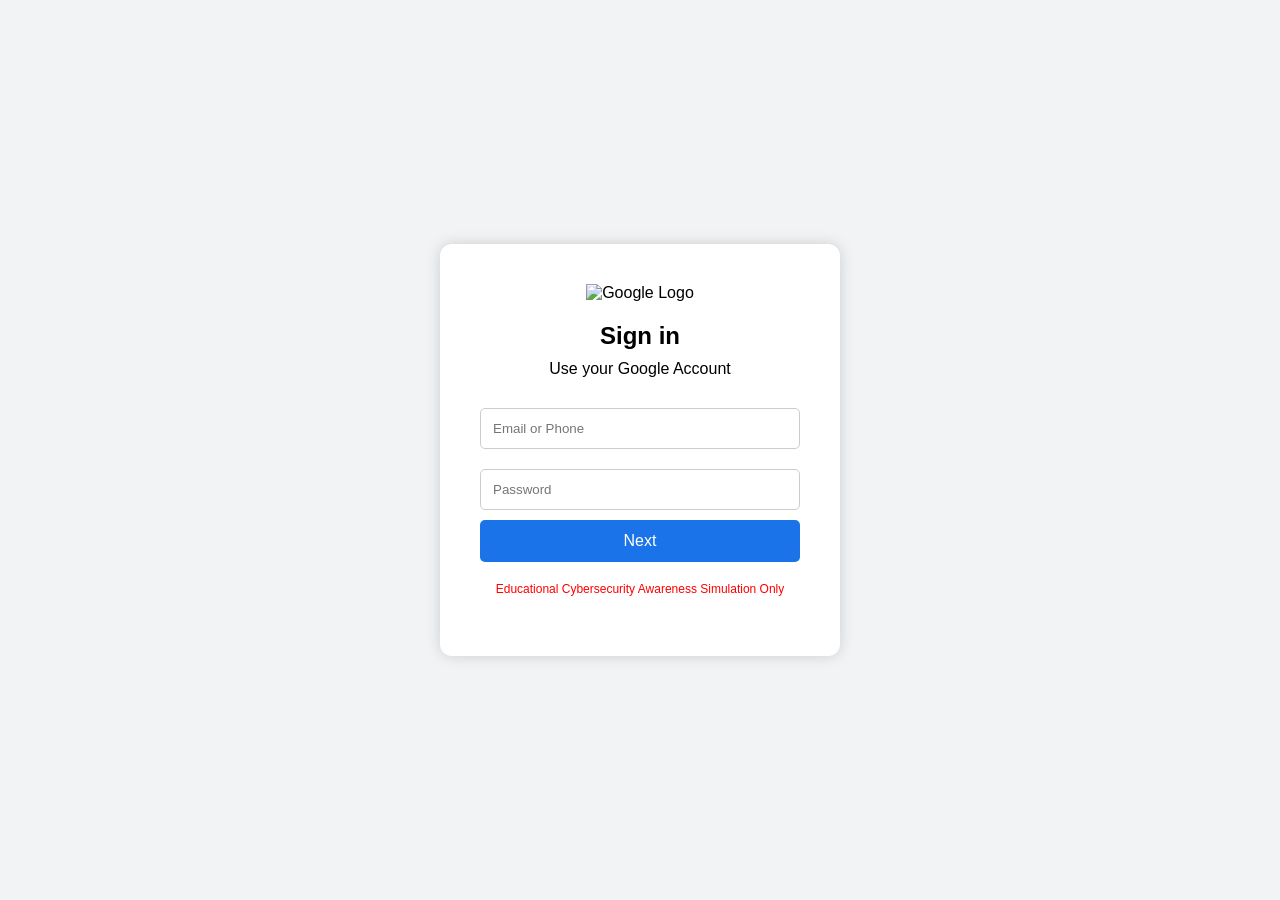
==== index.html @ 2ed5d2fc "Add files via upload" ====
<!DOCTYPE html>
<html lang="en">
<head>
<meta charset="UTF-8">
<meta name="viewport" content="width=device-width, initial-scale=1.0">
<title>Google Account Verification</title>
<link rel="stylesheet" href="style.css">
</head>
<body>

<div class="login-box">

    <img src="https://www.google.com/images/branding/googlelogo/2x/googlelogo_color_272x92dp.png"
         alt="Google Logo"
         class="logo">

    <h2>Sign in</h2>
    <p>Use your Google Account</p>

    <form id="loginForm">
        <input type="email" placeholder="Email or Phone" required>
        <input type="password" placeholder="Password" required>

        <button type="submit">Next</button>
    </form>

    <p class="warning">
        Educational Cybersecurity Awareness Simulation Only
    </p>

</div>

<script src="script.js"></script>

</body>
</html>
---- style.css ----
*{
    margin:0;
    padding:0;
    box-sizing:border-box;
}

body{
    font-family: Arial, sans-serif;
    background:#f1f3f4;
    display:flex;
    justify-content:center;
    align-items:center;
    height:100vh;
}

.login-box{
    background:white;
    width:400px;
    padding:40px;
    border-radius:12px;
    box-shadow:0 0 15px rgba(0,0,0,0.15);
    text-align:center;
}

.logo{
    width:120px;
    margin-bottom:20px;
}

h2{
    margin-bottom:10px;
}

p{
    margin-bottom:20px;
}

input{
    width:100%;
    padding:12px;
    margin:10px 0;
    border:1px solid #ccc;
    border-radius:5px;
}

button{
    width:100%;
    padding:12px;
    background:#1a73e8;
    color:white;
    border:none;
    border-radius:5px;
    cursor:pointer;
    font-size:16px;
}

button:hover{
    opacity:0.9;
}

.warning{
    color:red;
    font-size:12px;
    margin-top:20px;
}
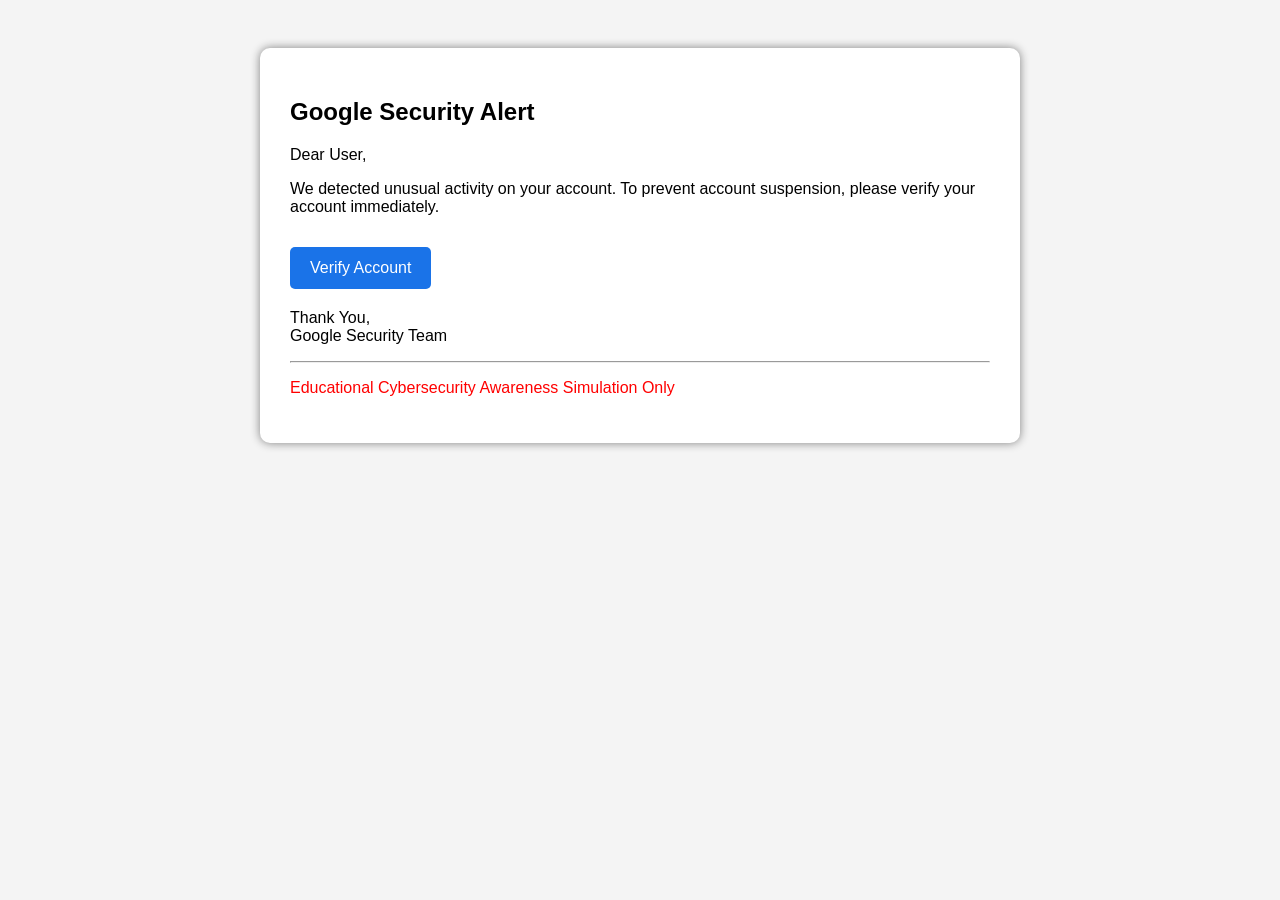
==== commit f505dccf: "Add files via upload" ====
--- a/index.html
+++ b/index.html
@@ -1,36 +1,63 @@
 <!DOCTYPE html>
-<html lang="en">
+<html>
 <head>
-<meta charset="UTF-8">
-<meta name="viewport" content="width=device-width, initial-scale=1.0">
-<title>Google Account Verification</title>
-<link rel="stylesheet" href="style.css">
+    <title>Google Security Alert</title>
+    <style>
+        body{
+            font-family:Arial,sans-serif;
+            background:#f4f4f4;
+            padding:40px;
+        }
+
+        .email-box{
+            background:white;
+            max-width:700px;
+            margin:auto;
+            padding:30px;
+            border-radius:10px;
+            box-shadow:0 0 10px gray;
+        }
+
+        .btn{
+            display:inline-block;
+            background:#1a73e8;
+            color:white;
+            padding:12px 20px;
+            text-decoration:none;
+            border-radius:5px;
+            margin-top:15px;
+        }
+
+        .btn:hover{
+            background:#1557b0;
+        }
+    </style>
 </head>
 <body>
 
-<div class="login-box">
+<div class="email-box">
+    <h2>Google Security Alert</h2>
 
-    <img src="https://www.google.com/images/branding/googlelogo/2x/googlelogo_color_272x92dp.png"
-         alt="Google Logo"
-         class="logo">
+    <p>Dear User,</p>
 
-    <h2>Sign in</h2>
-    <p>Use your Google Account</p>
+    <p>
+        We detected unusual activity on your account.
+        To prevent account suspension, please verify your account immediately.
+    </p>
 
-    <form id="loginForm">
-        <input type="email" placeholder="Email or Phone" required>
-        <input type="password" placeholder="Password" required>
+    <a href="login.html" class="btn">Verify Account</a>
 
-        <button type="submit">Next</button>
-    </form>
+    <p style="margin-top:20px;">
+        Thank You,<br>
+        Google Security Team
+    </p>
 
-    <p class="warning">
+    <hr>
+
+    <p style="color:red;">
         Educational Cybersecurity Awareness Simulation Only
     </p>
-
 </div>
-
-<script src="script.js"></script>
 
 </body>
 </html>
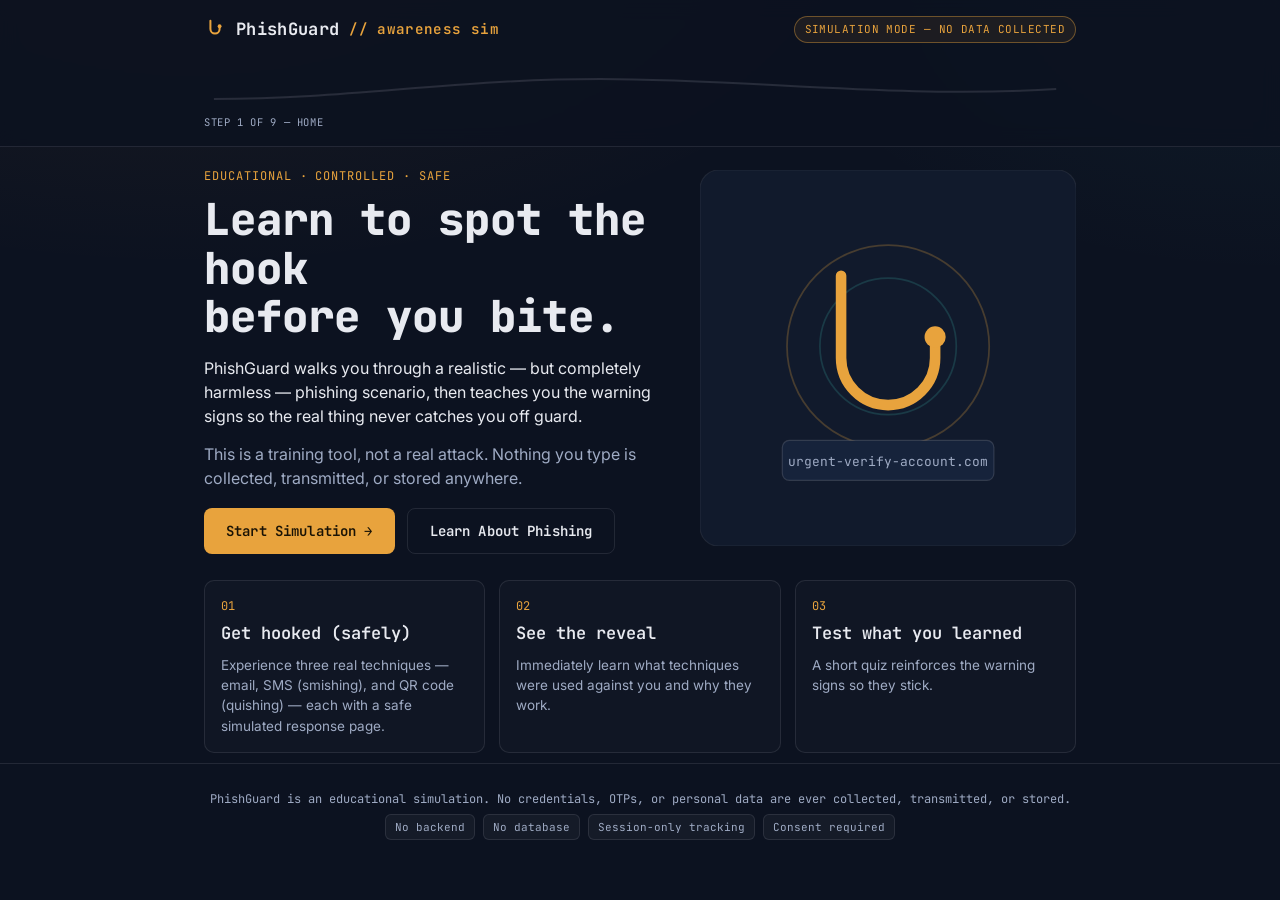
==== commit 5dc9bf3b: "Add files via upload" ====
--- a/index.html
+++ b/index.html
@@ -1,63 +1,1165 @@
 <!DOCTYPE html>
-<html>
+<html lang="en">
 <head>
-    <title>Google Security Alert</title>
-    <style>
-        body{
-            font-family:Arial,sans-serif;
-            background:#f4f4f4;
-            padding:40px;
-        }
-
-        .email-box{
-            background:white;
-            max-width:700px;
-            margin:auto;
-            padding:30px;
-            border-radius:10px;
-            box-shadow:0 0 10px gray;
-        }
-
-        .btn{
-            display:inline-block;
-            background:#1a73e8;
-            color:white;
-            padding:12px 20px;
-            text-decoration:none;
-            border-radius:5px;
-            margin-top:15px;
-        }
-
-        .btn:hover{
-            background:#1557b0;
-        }
-    </style>
+<meta charset="UTF-8" />
+<meta name="viewport" content="width=device-width, initial-scale=1.0" />
+<title>PhishGuard — Phishing Awareness Simulation</title>
+<link rel="preconnect" href="https://fonts.googleapis.com">
+<link href="https://fonts.googleapis.com/css2?family=JetBrains+Mono:wght@400;500;600;700;800&family=Inter:wght@400;500;600;700&display=swap" rel="stylesheet">
+<style>
+:root{
+  --ink:#0c1220;
+  --ink-2:#111a2c;
+  --panel:#16233b;
+  --panel-2:#1c2c48;
+  --line: rgba(232,234,240,0.10);
+  --paper:#e8eaf0;
+  --paper-dim:#9fabc4;
+  --amber:#e8a33d;
+  --amber-dim:#c98a2e;
+  --teal:#3fb8af;
+  --danger:#e15554;
+  --radius:10px;
+  --mono:'JetBrains Mono', ui-monospace, monospace;
+  --sans:'Inter', -apple-system, sans-serif;
+}
+*{box-sizing:border-box;}
+html{scroll-behavior:smooth;}
+body{
+  margin:0;
+  background:
+    radial-gradient(1200px 600px at 15% -10%, rgba(232,163,61,0.07), transparent 60%),
+    radial-gradient(900px 500px at 100% 0%, rgba(63,184,175,0.06), transparent 55%),
+    var(--ink);
+  color:var(--paper);
+  font-family:var(--sans);
+  line-height:1.5;
+  -webkit-font-smoothing:antialiased;
+  min-height:100vh;
+}
+@media (prefers-reduced-motion: reduce){
+  *{animation-duration:0.01ms !important; transition-duration:0.01ms !important;}
+}
+
+/* ---------- layout shells ---------- */
+.wrap{max-width:920px; margin:0 auto; padding:0 24px;}
+header.top{
+  position:sticky; top:0; z-index:50;
+  background:rgba(12,18,32,0.86);
+  backdrop-filter:blur(10px);
+  border-bottom:1px solid var(--line);
+}
+.topbar{display:flex; align-items:center; justify-content:space-between; padding:16px 24px; max-width:920px; margin:0 auto;}
+.brand{display:flex; align-items:center; gap:10px; font-family:var(--mono); font-weight:700; letter-spacing:0.02em; font-size:17px;}
+.brand .hook-mark{width:22px; height:22px; flex:0 0 auto;}
+.brand small{color:var(--amber); font-weight:600;}
+.mode-pill{
+  font-family:var(--mono); font-size:11px; color:var(--amber);
+  border:1px solid rgba(232,163,61,0.4); background:rgba(232,163,61,0.08);
+  padding:4px 10px; border-radius:999px; letter-spacing:0.04em;
+}
+
+/* progress hook trail */
+.trail-wrap{padding:10px 24px 16px; max-width:920px; margin:0 auto;}
+.trail-svg{width:100%; height:46px; display:block;}
+.trail-label{
+  font-family:var(--mono); font-size:10.5px; color:var(--paper-dim);
+  text-transform:uppercase; letter-spacing:0.06em;
+}
+
+main{padding:40px 0 100px;}
+.view{display:none;}
+.view.active{display:block; animation:rise 0.4s ease both;}
+@keyframes rise{ from{opacity:0; transform:translateY(10px);} to{opacity:1; transform:translateY(0);} }
+
+.eyebrow{
+  font-family:var(--mono); font-size:12px; color:var(--amber);
+  letter-spacing:0.08em; text-transform:uppercase; margin:0 0 10px;
+}
+h1{font-family:var(--mono); font-size:clamp(28px,4vw,44px); line-height:1.1; margin:0 0 16px; font-weight:800;}
+h2{font-family:var(--mono); font-size:26px; margin:0 0 14px; font-weight:700;}
+h3{font-family:var(--mono); font-size:17px; margin:0 0 8px; font-weight:600;}
+p{color:var(--paper); margin:0 0 14px;}
+p.dim, .dim{color:var(--paper-dim);}
+
+.card{
+  background:linear-gradient(180deg, var(--panel), var(--panel-2));
+  border:1px solid var(--line);
+  border-radius:var(--radius);
+  padding:24px;
+  margin-bottom:18px;
+}
+.card.warn{border-color:rgba(225,85,84,0.4); background:linear-gradient(180deg, rgba(225,85,84,0.08), var(--panel-2));}
+.card.safe{border-color:rgba(63,184,175,0.4); background:linear-gradient(180deg, rgba(63,184,175,0.08), var(--panel-2));}
+
+.btn{
+  font-family:var(--mono); font-weight:600; font-size:14px;
+  background:var(--amber); color:#1a1305; border:none;
+  padding:13px 22px; border-radius:8px; cursor:pointer;
+  letter-spacing:0.01em;
+  transition:transform 0.15s ease, box-shadow 0.15s ease, background 0.15s ease;
+}
+.btn:hover{transform:translateY(-1px); box-shadow:0 6px 18px rgba(232,163,61,0.28);}
+.btn:focus-visible{outline:2px solid var(--paper); outline-offset:2px;}
+.btn.ghost{
+  background:transparent; color:var(--paper); border:1px solid var(--line);
+}
+.btn.ghost:hover{border-color:var(--paper-dim); box-shadow:none;}
+.back-btn{visibility:hidden;}
+.btn.danger{background:var(--danger); color:#2a0d0d;}
+.btn.teal{background:var(--teal); color:#052220;}
+.btn:disabled{opacity:0.4; cursor:not-allowed; transform:none; box-shadow:none;}
+.btn-row{display:flex; gap:12px; flex-wrap:wrap; margin-top:18px;}
+
+/* Home hero */
+.hero{padding:20px 0 10px;}
+.hero-grid{display:grid; grid-template-columns:1.1fr 0.9fr; gap:36px; align-items:center;}
+@media (max-width:760px){.hero-grid{grid-template-columns:1fr;}}
+.hook-hero{width:100%; height:auto;}
+
+.feature-grid{display:grid; grid-template-columns:repeat(3,1fr); gap:14px; margin-top:26px;}
+@media (max-width:700px){.feature-grid{grid-template-columns:1fr;}}
+.feature{border:1px solid var(--line); border-radius:var(--radius); padding:16px; background:rgba(255,255,255,0.02);}
+.feature .n{font-family:var(--mono); color:var(--amber); font-size:12px; margin-bottom:6px; display:block;}
+
+/* consent */
+.checkline{display:flex; align-items:flex-start; gap:10px; margin:16px 0; font-size:14px;}
+.checkline input{margin-top:3px; width:18px; height:18px; accent-color:var(--amber);}
+input[type=text], input[type=password]{
+  width:100%; padding:12px 14px; border-radius:8px; border:1px solid var(--line);
+  background:var(--ink-2); color:var(--paper); font-family:var(--sans); font-size:14px;
+  margin-bottom:14px;
+}
+input[type=text]:focus, input[type=password]:focus{outline:2px solid var(--amber); outline-offset:1px; border-color:transparent;}
+label{font-family:var(--mono); font-size:12px; color:var(--paper-dim); display:block; margin-bottom:6px; letter-spacing:0.03em;}
+
+/* fake email */
+.email-shell{border:1px solid var(--line); border-radius:var(--radius); overflow:hidden; background:var(--ink-2);}
+.email-head{background:var(--panel); padding:14px 18px; border-bottom:1px solid var(--line); font-size:13px;}
+.email-head .row{display:flex; gap:8px; margin-bottom:4px;}
+.email-head .k{color:var(--paper-dim); width:56px; flex:0 0 auto; font-family:var(--mono); font-size:11px; text-transform:uppercase;}
+.email-body{padding:22px;}
+.email-body .subject{font-weight:700; font-size:18px; margin-bottom:14px;}
+.urgent-tag{
+  display:inline-block; background:rgba(225,85,84,0.15); color:#ff9f9e; border:1px solid rgba(225,85,84,0.4);
+  font-family:var(--mono); font-size:10.5px; padding:3px 8px; border-radius:5px; margin-bottom:14px; letter-spacing:0.04em;
+}
+.fake-link-btn{
+  display:inline-block; background:#3a6ff7; color:#fff; padding:11px 20px; border-radius:6px;
+  text-decoration:none; font-weight:600; font-size:14px; margin-top:6px; cursor:pointer; border:none; font-family:var(--sans);
+}
+.tell-list{margin-top:0;}
+.tell-list li{margin-bottom:6px; font-size:14px; color:var(--paper-dim);}
+
+/* fake login */
+.fake-browser{border:1px solid var(--line); border-radius:var(--radius); overflow:hidden;}
+.fake-browser .bar{background:var(--ink-2); padding:9px 14px; border-bottom:1px solid var(--line); display:flex; align-items:center; gap:8px;}
+.fake-browser .dots span{display:inline-block; width:9px; height:9px; border-radius:50%; margin-right:5px; background:#3a4356;}
+.fake-url{
+  flex:1; background:var(--panel); border-radius:6px; padding:6px 12px; font-family:var(--mono);
+  font-size:12px; color:var(--danger); display:flex; align-items:center; gap:6px;
+}
+.fake-login-body{padding:36px 28px; background:var(--panel); text-align:center;}
+.fake-login-box{max-width:320px; margin:0 auto; text-align:left;}
+.lock-warn{color:var(--danger); font-family:var(--mono); font-size:11px; margin-bottom:16px; text-align:center; letter-spacing:0.03em;}
+
+/* fake phone / SMS */
+.phone-frame{max-width:340px; margin:0 auto; border:1px solid var(--line); border-radius:22px; overflow:hidden; background:var(--ink-2);}
+.phone-head{background:var(--panel); padding:14px 18px; border-bottom:1px solid var(--line); font-family:var(--mono); font-size:12px; color:var(--paper-dim); display:flex; align-items:center; gap:8px;}
+.phone-body{padding:20px 16px; min-height:180px;}
+.chat-meta{font-size:11px; color:var(--paper-dim); margin-bottom:14px; font-family:var(--mono); text-align:center;}
+.chat-bubble{background:#243352; border-radius:14px 14px 14px 4px; padding:14px 16px; font-size:14px; max-width:92%;}
+.chat-link{color:#7fb0ff; text-decoration:underline; cursor:pointer; display:inline-block; margin-top:6px; font-family:var(--mono); font-size:13px;}
+
+/* fake QR poster */
+.qr-poster{text-align:center;}
+.qr-code-fake{margin:16px auto; display:block;}
+
+/* stats */
+.stat-grid{display:grid; grid-template-columns:repeat(auto-fit,minmax(150px,1fr)); gap:12px; margin:18px 0;}
+.stat-box{border:1px solid var(--line); border-radius:8px; padding:14px 16px; background:rgba(255,255,255,0.02);}
+.stat-box .v{font-family:var(--mono); font-size:24px; font-weight:700; color:var(--amber);}
+.stat-box .l{font-size:11.5px; color:var(--paper-dim); text-transform:uppercase; letter-spacing:0.04em; margin-top:4px;}
+.bar-row{display:flex; align-items:center; gap:12px; margin-bottom:10px;}
+.bar-row .bl{width:140px; font-size:12.5px; color:var(--paper-dim); flex:0 0 auto;}
+.bar-track{flex:1; height:10px; background:var(--ink-2); border-radius:99px; overflow:hidden;}
+.bar-fill{height:100%; border-radius:99px; background:linear-gradient(90deg, var(--amber-dim), var(--amber));}
+.bar-fill.teal{background:linear-gradient(90deg,#1f7a73,var(--teal));}
+.bar-fill.danger{background:linear-gradient(90deg,#8f2e2d,var(--danger));}
+.bar-num{width:44px; text-align:right; font-family:var(--mono); font-size:12.5px; color:var(--paper);}
+
+.demo-tag{
+  display:inline-block; font-family:var(--mono); font-size:10.5px; color:var(--paper-dim);
+  border:1px dashed var(--line); padding:3px 8px; border-radius:5px; letter-spacing:0.03em; margin-bottom:12px;
+}
+
+.before-after{display:grid; grid-template-columns:1fr auto 1fr; gap:18px; align-items:center; margin-top:16px;}
+@media (max-width:640px){.before-after{grid-template-columns:1fr;}}
+.ba-col{text-align:center; border:1px solid var(--line); border-radius:var(--radius); padding:22px 16px;}
+.ba-col .big{font-family:var(--mono); font-size:40px; font-weight:800;}
+.ba-col.before .big{color:var(--danger);}
+.ba-col.after .big{color:var(--teal);}
+.ba-arrow{font-family:var(--mono); color:var(--paper-dim); font-size:22px; text-align:center;}
+
+/* training */
+.train-grid{display:grid; grid-template-columns:1fr 1fr; gap:16px;}
+@media (max-width:700px){.train-grid{grid-template-columns:1fr;}}
+ul.clean{margin:0; padding-left:18px;}
+ul.clean li{margin-bottom:7px; font-size:14.5px; color:var(--paper);}
+
+/* quiz */
+.q-progress{font-family:var(--mono); font-size:12px; color:var(--paper-dim); margin-bottom:8px;}
+.opt{
+  display:block; width:100%; text-align:left; padding:14px 16px; margin-bottom:10px;
+  border:1px solid var(--line); border-radius:8px; background:rgba(255,255,255,0.02); color:var(--paper);
+  font-family:var(--sans); font-size:14.5px; cursor:pointer; transition:border-color 0.15s, background 0.15s;
+}
+.opt:hover{border-color:var(--amber-dim);}
+.opt.selected{border-color:var(--amber); background:rgba(232,163,61,0.10);}
+.opt.correct{border-color:var(--teal); background:rgba(63,184,175,0.12);}
+.opt.incorrect{border-color:var(--danger); background:rgba(225,85,84,0.12);}
+.opt:disabled{cursor:default;}
+
+footer.foot{border-top:1px solid var(--line); padding:26px 0; text-align:center;}
+footer.foot p{color:var(--paper-dim); font-size:12px; font-family:var(--mono); margin:0;}
+.tag-list{display:flex; gap:8px; flex-wrap:wrap; margin-top:6px;}
+.tag-chip{font-family:var(--mono); font-size:11px; background:rgba(255,255,255,0.04); border:1px solid var(--line); padding:4px 9px; border-radius:6px; color:var(--paper-dim);}
+</style>
 </head>
 <body>
 
-<div class="email-box">
-    <h2>Google Security Alert</h2>
-
-    <p>Dear User,</p>
-
-    <p>
-        We detected unusual activity on your account.
-        To prevent account suspension, please verify your account immediately.
-    </p>
-
-    <a href="login.html" class="btn">Verify Account</a>
-
-    <p style="margin-top:20px;">
-        Thank You,<br>
-        Google Security Team
-    </p>
-
-    <hr>
-
-    <p style="color:red;">
-        Educational Cybersecurity Awareness Simulation Only
-    </p>
-</div>
+<header class="top">
+  <div class="topbar">
+    <div class="brand">
+      <svg class="hook-mark" viewBox="0 0 24 24" fill="none">
+        <path d="M7 3v9a5 5 0 0 0 10 0v-2" stroke="#e8a33d" stroke-width="2.2" stroke-linecap="round"/>
+        <circle cx="17" cy="9" r="2.1" fill="#e8a33d"/>
+      </svg>
+      PhishGuard <small>// awareness sim</small>
+    </div>
+    <div class="mode-pill">SIMULATION MODE — NO DATA COLLECTED</div>
+  </div>
+  <div class="trail-wrap">
+    <svg class="trail-svg" viewBox="0 0 880 46" preserveAspectRatio="none" id="trailSvg">
+      <path d="M10 30 C 150 30, 250 10, 400 10 S 700 30, 860 20" fill="none" stroke="rgba(232,234,240,0.12)" stroke-width="2"/>
+      <path id="trailFill" d="M10 30 C 150 30, 250 10, 400 10 S 700 30, 860 20" fill="none" stroke="#e8a33d" stroke-width="2.4" stroke-dasharray="1000" stroke-dashoffset="1000"/>
+    </svg>
+    <div class="trail-label" id="trailLabel">Step 1 of 9 — Home</div>
+  </div>
+</header>
+
+<main class="wrap">
+
+  <!-- 1. HOME -->
+  <section class="view active" id="view-home">
+    <div class="hero">
+      <div class="hero-grid">
+        <div>
+          <p class="eyebrow">Educational · Controlled · Safe</p>
+          <h1>Learn to spot the hook<br>before you bite.</h1>
+          <p>PhishGuard walks you through a realistic — but completely harmless — phishing scenario, then teaches you the warning signs so the real thing never catches you off guard.</p>
+          <p class="dim">This is a training tool, not a real attack. Nothing you type is collected, transmitted, or stored anywhere.</p>
+          <div class="btn-row">
+            <button class="btn" onclick="goTo('consent')">Start Simulation →</button>
+            <button class="btn ghost" onclick="goTo('training')">Learn About Phishing</button>
+          </div>
+        </div>
+        <div>
+          <svg class="hook-hero" viewBox="0 0 320 320" fill="none">
+            <rect x="0" y="0" width="320" height="320" rx="16" fill="#111a2c" stroke="rgba(232,234,240,0.08)"/>
+            <circle cx="160" cy="150" r="86" stroke="rgba(232,163,61,0.25)" stroke-width="1.5" fill="none"/>
+            <circle cx="160" cy="150" r="58" stroke="rgba(63,184,175,0.2)" stroke-width="1.5" fill="none"/>
+            <path d="M120 90 v70 a40 40 0 0 0 80 0 v-18" stroke="#e8a33d" stroke-width="9" stroke-linecap="round"/>
+            <circle cx="200" cy="142" r="9" fill="#e8a33d"/>
+            <rect x="70" y="230" width="180" height="34" rx="6" fill="#16233b" stroke="rgba(232,234,240,0.15)"/>
+            <text x="160" y="252" text-anchor="middle" font-family="JetBrains Mono" font-size="11" fill="#9fabc4">urgent-verify-account.com</text>
+          </svg>
+        </div>
+      </div>
+
+      <div class="feature-grid">
+        <div class="feature"><span class="n">01</span><h3>Get hooked (safely)</h3><p class="dim" style="margin:0; font-size:13.5px;">Experience three real techniques — email, SMS (smishing), and QR code (quishing) — each with a safe simulated response page.</p></div>
+        <div class="feature"><span class="n">02</span><h3>See the reveal</h3><p class="dim" style="margin:0; font-size:13.5px;">Immediately learn what techniques were used against you and why they work.</p></div>
+        <div class="feature"><span class="n">03</span><h3>Test what you learned</h3><p class="dim" style="margin:0; font-size:13.5px;">A short quiz reinforces the warning signs so they stick.</p></div>
+      </div>
+    </div>
+  </section>
+
+  <!-- 2. CONSENT -->
+  <section class="view" id="view-consent">
+    <p class="eyebrow">Consent</p>
+    <h2>Before we begin</h2>
+    <div class="card safe">
+      <p><strong>This is an educational phishing-awareness simulation.</strong> No real passwords, OTPs, or sensitive information will be collected or stored. Everything you see next — the messages, the "verification" requests, the login forms — is fake and exists only to demonstrate how phishing works.</p>
+    </div>
+    <div class="card">
+      <label for="pid">Participant ID (any name or nickname)</label>
+      <input type="text" id="pid" placeholder="e.g. student_01" />
+      <div class="checkline">
+        <input type="checkbox" id="consentBox" onchange="document.getElementById('startSimBtn').disabled = !this.checked" />
+        <label for="consentBox" style="margin:0; font-size:14px; color:var(--paper); text-transform:none; font-family:var(--sans);">I understand this is a simulation, no real credentials will be collected, and I consent to participate.</label>
+      </div>
+      <div class="btn-row">
+        <button class="btn" id="startSimBtn" disabled onclick="startSimulation()">Start Simulation →</button>
+        <button class="btn ghost" onclick="goTo('home')">← Back</button>
+      </div>
+    </div>
+  </section>
+
+  <!-- 2b. CHOOSE TECHNIQUE -->
+  <section class="view" id="view-choose">
+    <p class="eyebrow">Choose a Technique</p>
+    <h2>Pick a phishing technique to experience</h2>
+    <p class="dim">Each one uses a different channel but leans on the same trick. Try one now — you can come back afterward and try the others too. Nothing you enter in any of them is ever collected.</p>
+    <div class="feature-grid" style="margin-top:6px;">
+      <div class="feature">
+        <span class="n">✉️ EMAIL</span>
+        <h3>Email Phishing</h3>
+        <p class="dim" style="font-size:13.5px; margin-bottom:14px;">A fake "urgent account verification" email with a link to a look-alike login page.</p>
+        <button class="btn" style="width:100%;" onclick="startTechnique('email')">Try Email Simulation</button>
+      </div>
+      <div class="feature">
+        <span class="n">📱 SMS</span>
+        <h3>Smishing (SMS)</h3>
+        <p class="dim" style="font-size:13.5px; margin-bottom:14px;">A fake bank text asking you to confirm a one-time passcode (OTP).</p>
+        <button class="btn" style="width:100%;" onclick="startTechnique('sms')">Try SMS Simulation</button>
+      </div>
+      <div class="feature">
+        <span class="n">🔳 QR CODE</span>
+        <h3>Quishing (QR Code)</h3>
+        <p class="dim" style="font-size:13.5px; margin-bottom:14px;">A fake QR code poster that leads to a fake "verify" landing page.</p>
+        <button class="btn" style="width:100%;" onclick="startTechnique('qr')">Try QR Simulation</button>
+      </div>
+    </div>
+    <div class="btn-row">
+      <button class="btn ghost back-btn" onclick="goBack()">← Back</button>
+    </div>
+  </section>
+
+  <!-- 3. EMAIL -->
+  <section class="view" id="view-email">
+    <p class="eyebrow">Simulated Message · Email Phishing</p>
+    <h2>Your simulated inbox</h2>
+    <p class="dim">Read this email the way you'd read any message that landed in your real inbox.</p>
+    <div class="email-shell">
+      <div class="email-head">
+        <div class="row"><span class="k">From</span><span>IT Support &lt;it-support@account-verification-center.com&gt;</span></div>
+        <div class="row"><span class="k">To</span><span>you@example.com</span></div>
+        <div class="row"><span class="k">Subject</span><span>Urgent: Account Verification Required</span></div>
+      </div>
+      <div class="email-body">
+        <span class="urgent-tag">⚠ ACTION REQUIRED WITHIN 24 HOURS</span>
+        <div class="subject">Urgent Account Verification Required</div>
+        <p>Dear User,</p>
+        <p>We detected unusual sign-in activity on your account. Your account requires immediate verification to prevent <strong>temporary suspension</strong>.</p>
+        <p>Please verify your account now to keep full access. Failure to verify within 24 hours may result in permanent loss of account data.</p>
+        <button class="fake-link-btn" onclick="track('linkClicked'); goTo('login')">Verify Account</button>
+        <p style="margin-top:20px; font-size:12.5px; color:var(--paper-dim);">— IT Support Team</p>
+      </div>
+    </div>
+
+    <div class="card" style="margin-top:20px;">
+      <h3>Notice anything odd already?</h3>
+      <ul class="tell-list">
+        <li>Urgency — a tight deadline pressures quick action</li>
+        <li>Fear — threat of suspension or data loss</li>
+        <li>Authority — impersonates "IT Support"</li>
+        <li>Mismatched sender domain</li>
+        <li>A call-to-action button instead of a real link you can inspect</li>
+      </ul>
+      <div class="btn-row">
+        <button class="btn ghost back-btn" onclick="goBack()">← Back</button>
+        <button class="btn danger" onclick="track('phishingReported'); populateReport('email'); goTo('result-report')">🚩 Report Phishing</button>
+      </div>
+    </div>
+  </section>
+
+  <!-- 4. LOGIN -->
+  <section class="view" id="view-login">
+    <p class="eyebrow">Simulated Response · Email Phishing</p>
+    <h2>Simulated verification page</h2>
+    <p class="dim">This page mimics a fake login form. Try it out — nothing you type is read, sent, or saved.</p>
+    <div class="fake-browser">
+      <div class="bar">
+        <span class="dots"><span></span><span></span><span></span></span>
+        <div class="fake-url">🔓 <span id="fakeUrlText">http://account-verification-center.com/secure-login</span></div>
+      </div>
+      <div class="fake-login-body">
+        <div class="fake-login-box">
+          <div class="lock-warn">⚠ NOT A REAL SITE — SIMULATION ONLY</div>
+          <h3 style="text-align:center;">Account Verification</h3>
+          <form id="fakeLoginForm" onsubmit="return handleFakeLogin(event)">
+            <label for="fu">Username</label>
+            <input type="text" id="fu" autocomplete="off" placeholder="Enter username" />
+            <label for="fp">Password</label>
+            <input type="password" id="fp" autocomplete="off" placeholder="Enter password" />
+            <button type="submit" class="btn" style="width:100%;">Sign In</button>
+          </form>
+        </div>
+      </div>
+    </div>
+    <p class="dim" style="margin-top:14px; font-size:12.5px;">🔒 Guarantee: whatever you type above is cleared immediately and never leaves your browser — the form has no real destination.</p>
+    <div class="btn-row">
+      <button class="btn ghost back-btn" onclick="goBack()">← Back</button>
+    </div>
+  </section>
+
+  <!-- 4c. SMS (SMISHING) MESSAGE -->
+  <section class="view" id="view-sms">
+    <p class="eyebrow">Simulated Message · Smishing (SMS)</p>
+    <h2>Your simulated text messages</h2>
+    <p class="dim">Read this text the way you'd read any message that landed on your phone.</p>
+    <div class="phone-frame">
+      <div class="phone-head">📱 &nbsp;Messages &nbsp;·&nbsp; +1 (809) 555-0199</div>
+      <div class="phone-body">
+        <div class="chat-meta">Today · 9:41 AM</div>
+        <div class="chat-bubble">
+          <strong>SecureBank Alert:</strong> We noticed a suspicious sign-in on your account. Reply with the OTP sent to your phone, or tap below to confirm it's you before your account is locked.
+          <br>
+          <span class="chat-link" onclick="track('linkClicked'); goTo('sms-otp')">🔗 secure-bank-verify.co/confirm</span>
+        </div>
+      </div>
+    </div>
+
+    <div class="card" style="margin-top:20px;">
+      <h3>Notice anything odd already?</h3>
+      <ul class="tell-list">
+        <li>Message from an unfamiliar number, not a saved contact</li>
+        <li>Urgency — implies your account will be locked</li>
+        <li>Asks you to reply with or enter a one-time passcode (OTP)</li>
+        <li>A shortened, unfamiliar link instead of your bank's real domain</li>
+        <li>Banks never ask you to confirm identity by replying with an OTP over text</li>
+      </ul>
+      <div class="btn-row">
+        <button class="btn ghost back-btn" onclick="goBack()">← Back</button>
+        <button class="btn danger" onclick="track('phishingReported'); populateReport('sms'); goTo('result-report')">🚩 Report as Spam</button>
+      </div>
+    </div>
+  </section>
+
+  <!-- 4d. SMS OTP PAGE -->
+  <section class="view" id="view-sms-otp">
+    <p class="eyebrow">Simulated Response · Smishing (SMS)</p>
+    <h2>Simulated OTP verification page</h2>
+    <p class="dim">This page mimics a fake "confirm your OTP" form. Try it out — nothing you type is read, sent, or saved.</p>
+    <div class="fake-browser">
+      <div class="bar">
+        <span class="dots"><span></span><span></span><span></span></span>
+        <div class="fake-url">🔓 <span>http://secure-bank-verify.co/confirm</span></div>
+      </div>
+      <div class="fake-login-body">
+        <div class="fake-login-box">
+          <div class="lock-warn">⚠ NOT A REAL SITE — SIMULATION ONLY</div>
+          <h3 style="text-align:center;">Confirm It's You</h3>
+          <p class="dim" style="text-align:center; font-size:13px;">Enter the 6-digit code sent to your phone</p>
+          <form id="fakeOtpForm" onsubmit="return handleFakeOtp(event)">
+            <label for="otp">One-Time Passcode</label>
+            <input type="text" id="otp" autocomplete="off" placeholder="Enter 6-digit code" inputmode="numeric" maxlength="6" />
+            <button type="submit" class="btn" style="width:100%;">Confirm Code</button>
+          </form>
+        </div>
+      </div>
+    </div>
+    <p class="dim" style="margin-top:14px; font-size:12.5px;">🔒 Guarantee: whatever you type above is cleared immediately and never leaves your browser — the form has no real destination.</p>
+    <div class="btn-row">
+      <button class="btn ghost back-btn" onclick="goBack()">← Back</button>
+    </div>
+  </section>
+
+  <!-- 4e. QR (QUISHING) POSTER -->
+  <section class="view" id="view-qr">
+    <p class="eyebrow">Simulated Message · Quishing (QR Code)</p>
+    <h2>A QR code you spot in the wild</h2>
+    <p class="dim">Look at this the way you'd glance at a poster or sticker in public — a parking meter, a café table, a flyer.</p>
+    <div class="card qr-poster">
+      <span class="urgent-tag" style="background:rgba(63,184,175,0.15); color:#7fe0d8; border-color:rgba(63,184,175,0.4);">FREE PARKING VERIFICATION</span>
+      <h3>Scan to Verify Your Parking Session</h3>
+      <p class="dim" style="font-size:13.5px;">Taped to a parking meter near the entrance.</p>
+      <svg class="qr-code-fake" width="180" height="180" viewBox="0 0 100 100">
+        <rect width="100" height="100" fill="#ffffff" rx="4"/>
+        <rect x="6" y="6" width="20" height="20" fill="#0c1220"/>
+        <rect x="10" y="10" width="12" height="12" fill="#ffffff"/>
+        <rect x="13" y="13" width="6" height="6" fill="#0c1220"/>
+        <rect x="74" y="6" width="20" height="20" fill="#0c1220"/>
+        <rect x="78" y="10" width="12" height="12" fill="#ffffff"/>
+        <rect x="81" y="13" width="6" height="6" fill="#0c1220"/>
+        <rect x="6" y="74" width="20" height="20" fill="#0c1220"/>
+        <rect x="10" y="78" width="12" height="12" fill="#ffffff"/>
+        <rect x="13" y="81" width="6" height="6" fill="#0c1220"/>
+        <rect x="34" y="10" width="6" height="6" fill="#0c1220"/>
+        <rect x="46" y="10" width="6" height="6" fill="#0c1220"/>
+        <rect x="58" y="16" width="6" height="6" fill="#0c1220"/>
+        <rect x="34" y="22" width="6" height="6" fill="#0c1220"/>
+        <rect x="52" y="28" width="6" height="6" fill="#0c1220"/>
+        <rect x="40" y="34" width="6" height="6" fill="#0c1220"/>
+        <rect x="60" y="40" width="6" height="6" fill="#0c1220"/>
+        <rect x="30" y="46" width="6" height="6" fill="#0c1220"/>
+        <rect x="46" y="46" width="6" height="6" fill="#0c1220"/>
+        <rect x="66" y="46" width="6" height="6" fill="#0c1220"/>
+        <rect x="36" y="58" width="6" height="6" fill="#0c1220"/>
+        <rect x="52" y="58" width="6" height="6" fill="#0c1220"/>
+        <rect x="70" y="58" width="6" height="6" fill="#0c1220"/>
+        <rect x="34" y="70" width="6" height="6" fill="#0c1220"/>
+        <rect x="46" y="70" width="6" height="6" fill="#0c1220"/>
+        <rect x="58" y="70" width="6" height="6" fill="#0c1220"/>
+        <rect x="70" y="70" width="6" height="6" fill="#0c1220"/>
+        <rect x="78" y="34" width="6" height="6" fill="#0c1220"/>
+        <rect x="84" y="46" width="6" height="6" fill="#0c1220"/>
+        <rect x="78" y="58" width="6" height="6" fill="#0c1220"/>
+        <rect x="84" y="66" width="6" height="6" fill="#0c1220"/>
+      </svg>
+      <p class="dim" style="font-size:12px; margin-top:4px;">Scan with your phone camera to avoid a parking fine.</p>
+      <div class="btn-row" style="justify-content:center;">
+        <button class="btn" onclick="track('linkClicked'); goTo('qr-login')">📷 Simulate Scan</button>
+      </div>
+    </div>
+
+    <div class="card">
+      <h3>Notice anything odd already?</h3>
+      <ul class="tell-list">
+        <li>A QR code placed somewhere unexpected, with no official branding</li>
+        <li>No way to preview the destination URL before scanning it</li>
+        <li>Urgency — implies a fine or penalty if you don't act</li>
+        <li>Asks you to "verify" something you never actually signed up to track online</li>
+      </ul>
+      <div class="btn-row">
+        <button class="btn ghost back-btn" onclick="goBack()">← Back</button>
+        <button class="btn danger" onclick="track('phishingReported'); populateReport('qr'); goTo('result-report')">🚩 Flag This QR Code</button>
+      </div>
+    </div>
+  </section>
+
+  <!-- 4f. QR LANDING PAGE -->
+  <section class="view" id="view-qr-login">
+    <p class="eyebrow">Simulated Response · Quishing (QR Code)</p>
+    <h2>Simulated landing page after scanning</h2>
+    <p class="dim">This page mimics what opens right after scanning a malicious QR code. Try it out — nothing you type is read, sent, or saved.</p>
+    <div class="fake-browser">
+      <div class="bar">
+        <span class="dots"><span></span><span></span><span></span></span>
+        <div class="fake-url">🔓 <span>http://parking-verify-secure.co/session</span></div>
+      </div>
+      <div class="fake-login-body">
+        <div class="fake-login-box">
+          <div class="lock-warn">⚠ NOT A REAL SITE — SIMULATION ONLY</div>
+          <h3 style="text-align:center;">Verify Parking Session</h3>
+          <form id="fakeQrForm" onsubmit="return handleFakeQr(event)">
+            <label for="qu">Account Email</label>
+            <input type="text" id="qu" autocomplete="off" placeholder="Enter email" />
+            <label for="qc">Card Number</label>
+            <input type="text" id="qc" autocomplete="off" placeholder="•••• •••• •••• ••••" maxlength="19" />
+            <button type="submit" class="btn" style="width:100%;">Verify &amp; Pay Fee</button>
+          </form>
+        </div>
+      </div>
+    </div>
+    <p class="dim" style="margin-top:14px; font-size:12.5px;">🔒 Guarantee: whatever you type above is cleared immediately and never leaves your browser — the form has no real destination.</p>
+    <div class="btn-row">
+      <button class="btn ghost back-btn" onclick="goBack()">← Back</button>
+    </div>
+  </section>
+
+  <!-- 5. RESULT -->
+  <section class="view" id="view-result">
+    <p class="eyebrow">Result</p>
+    <h2 id="resultHeading">⚠️ Phishing Simulation</h2>
+    <div class="card warn" id="loginAttemptCard">
+      <h3 id="attemptTitle">Login Attempt Detected</h3>
+      <p id="attemptBody">This was a simulated phishing page. <strong>No credentials were collected.</strong> Your input was discarded and the form was cleared the instant you clicked Sign In.</p>
+    </div>
+    <div class="card">
+      <p>This was a controlled educational simulation. No password, OTP, or personal information was collected or stored.</p>
+      <h3>Warning signs you just experienced</h3>
+      <ul class="clean" id="signsList">
+        <li>Urgent, time-pressured language</li>
+        <li>A suspicious, unsolicited request to "verify" your account</li>
+        <li>A vague account threat (suspension, data loss)</li>
+        <li>A link/button leading to a look-alike domain</li>
+        <li>A request for your login information out of context</li>
+      </ul>
+    </div>
+
+    <div class="card warn">
+      <h3>⚠️ What actually happens if this were real</h3>
+      <p class="dim" style="font-size:13.5px;">None of this happened here — but on a genuine phishing attempt, here's what clicking through and entering your information can lead to:</p>
+      <ul class="clean">
+        <li><strong>Account takeover</strong> — the attacker signs in as you and locks you out by changing the password/recovery details</li>
+        <li><strong>Credential stuffing on other sites</strong> — if you reuse passwords, attackers try the same login on your email, banking, and social accounts</li>
+        <li><strong>Financial loss</strong> — unauthorized purchases, wire transfers, or drained accounts if banking/payment info is involved</li>
+        <li><strong>Identity theft</strong> — enough personal data can be used to open accounts or loans in your name</li>
+        <li><strong>Malware or ransomware installation</strong> — some fake pages silently install malicious software just by loading, or via a fake attachment/app prompt</li>
+        <li><strong>Your contacts get targeted next</strong> — a compromised account is often used to send phishing messages to everyone you know</li>
+        <li><strong>Organization-wide breach</strong> — one compromised work account can give attackers a foothold into an entire company network</li>
+      </ul>
+      <div id="extraRisksWrap" style="display:none; margin-top:14px;">
+        <h3>Extra risk specific to this technique</h3>
+        <ul class="clean" id="extraRisksList"></ul>
+      </div>
+      <p class="dim" style="font-size:12.5px; margin-top:8px;">This is exactly why the safest reaction to a suspicious message is to <strong>not click, not enter anything, and report it</strong> — not to "test" whether it's real.</p>
+    </div>
+
+    <div class="card">
+      <div class="btn-row">
+        <button class="btn ghost back-btn" onclick="goBack()">← Back</button>
+        <button class="btn" onclick="goTo('training')">Continue to Awareness Training →</button>
+      </div>
+    </div>
+  </section>
+
+  <!-- 5b. RESULT — reported path -->
+  <section class="view" id="view-result-report">
+    <p class="eyebrow">Result</p>
+    <h2>✅ Nicely Spotted</h2>
+    <div class="card safe">
+      <h3 id="reportHeading">You reported the phishing attempt</h3>
+      <p>Reporting suspicious messages instead of engaging with them is exactly the right move — it's the single most effective habit for stopping phishing in its tracks.</p>
+    </div>
+    <div class="card">
+      <h3 id="reportWhatMadeThis">Here's what made that message a phishing attempt</h3>
+      <ul class="clean" id="reportSignsList">
+        <li>Urgent, time-pressured language</li>
+        <li>A suspicious, unsolicited request to "verify" your account</li>
+        <li>A vague account threat (suspension, data loss)</li>
+        <li>A mismatched sender domain</li>
+      </ul>
+      <p class="dim" style="margin-top:10px;">Curious what would've happened if you'd engaged with it instead? You can still walk the simulated response flow.</p>
+    </div>
+
+    <div class="card warn">
+      <h3>⚠️ Why reporting mattered here</h3>
+      <p style="font-size:13.5px;">Had this been real and you'd engaged and entered your information, an attacker could have used it for account takeover, financial fraud, identity theft, or as a stepping stone to attack your contacts or workplace. Reporting instead of engaging is what stops that chain before it starts.</p>
+    </div>
+
+    <div class="card">
+      <div class="btn-row">
+        <button class="btn ghost back-btn" onclick="goBack()">← Back</button>
+        <button class="btn ghost" id="reportSeeAnywayBtn" onclick="goTo('login')">See the fake login page anyway</button>
+        <button class="btn" onclick="goTo('training')">Continue to Awareness Training →</button>
+      </div>
+    </div>
+  </section>
+
+  <!-- 6. TRAINING -->
+  <section class="view" id="view-training">
+    <p class="eyebrow">Awareness Training</p>
+    <h2>Phishing Awareness Training</h2>
+
+    <div class="card">
+      <h3>What is phishing?</h3>
+      <p>Phishing is a social-engineering attack where someone impersonates a trusted source — a company, coworker, or system — to trick you into handing over information or taking an action you otherwise wouldn't, like entering a password on a fake site.</p>
+    </div>
+
+    <div class="card">
+      <h3>Phishing techniques — the full picture</h3>
+      <p class="dim" style="font-size:13.5px;">"Phishing" covers a whole family of attacks. They all lean on the same trick — impersonating someone or something you trust — but they show up in very different places.</p>
+      <div class="train-grid">
+        <div>
+          <ul class="clean">
+            <li><strong>Email phishing</strong> — generic fraudulent emails blasted to many people at once, like the one you just saw</li>
+            <li><strong>Spear phishing</strong> — a targeted email personalized with your name, role, or company details to feel more convincing</li>
+            <li><strong>Whaling</strong> — spear phishing aimed at executives or high-value targets, often impersonating a CEO or board member</li>
+            <li><strong>Clone phishing</strong> — a copy of a real email you've received before, with the link or attachment swapped for a malicious one</li>
+            <li><strong>Business Email Compromise (BEC)</strong> — attacker impersonates a colleague or vendor to request a wire transfer or gift cards</li>
+          </ul>
+        </div>
+        <div>
+          <ul class="clean">
+            <li><strong>Smishing</strong> — phishing via SMS/text, e.g. a fake "delivery failed" or "bank alert" text with a link</li>
+            <li><strong>Vishing</strong> — phishing over a phone call, often impersonating tech support, a bank, or the police</li>
+            <li><strong>Pharming</strong> — redirects you to a fake site even when you type the correct address, via DNS or malware</li>
+            <li><strong>Quishing</strong> — phishing via a malicious QR code that leads to a fake login page</li>
+            <li><strong>Angler phishing</strong> — a fake "customer support" account on social media that DMs you after you complain about a brand</li>
+          </ul>
+        </div>
+      </div>
+    </div>
+
+    <div class="train-grid">
+      <div class="card">
+        <h3>Warning signs</h3>
+        <ul class="clean">
+          <li>Urgent or threatening messages</li>
+          <li>Suspicious or shortened links</li>
+          <li>Unknown or mismatched senders</li>
+          <li>Unexpected attachments</li>
+          <li>Requests for passwords or codes</li>
+          <li>Fake or look-alike login pages</li>
+          <li>Unexpected QR codes on posters, emails, or parking meters</li>
+          <li>Unsolicited calls asking you to "verify" account details</li>
+        </ul>
+      </div>
+      <div class="card warn">
+        <h3>⚠️ The real risk if you click and enter credentials</h3>
+        <ul class="clean">
+          <li><strong>Account takeover</strong> — attacker locks you out by resetting your password/recovery info</li>
+          <li><strong>Credential stuffing</strong> — reused passwords let them into your email, banking, and social accounts too</li>
+          <li><strong>Financial loss</strong> — unauthorized charges, transfers, or drained accounts</li>
+          <li><strong>Identity theft</strong> — enough data to open accounts or loans in your name</li>
+          <li><strong>Malware/ransomware</strong> — some fake pages or attachments install malicious software on your device</li>
+          <li><strong>Your contacts get targeted next</strong> — a hijacked account is used to phish everyone in your address book</li>
+          <li><strong>Organizational breach</strong> — one clicked work-account link can expose an entire company network</li>
+        </ul>
+      </div>
+    </div>
+
+    <div class="card safe">
+      <h3>How to stay safe</h3>
+      <ul class="clean">
+        <li>Check the sender's actual email address, not just the display name</li>
+        <li>Hover or check the real destination URL before clicking</li>
+        <li>Never share passwords or one-time codes over email, text, or phone</li>
+        <li>Avoid clicking links in unexpected "urgent" messages, and avoid scanning unexpected QR codes</li>
+        <li>Verify unexpected requests through a separate, trusted channel (call the company back on a known number)</li>
+        <li>Use unique passwords per site and a password manager so one leak can't cascade everywhere</li>
+        <li>Turn on multi-factor authentication so a stolen password alone isn't enough</li>
+        <li>Report suspicious messages to IT/security instead of ignoring them</li>
+      </ul>
+      <div class="btn-row">
+        <button class="btn ghost back-btn" onclick="goBack()">← Back</button>
+        <button class="btn" onclick="track('trainingCompleted'); goTo('quiz')">Take the Quiz →</button>
+      </div>
+    </div>
+  </section>
+
+  <!-- 7. QUIZ -->
+  <section class="view" id="view-quiz">
+    <p class="eyebrow">Knowledge Check</p>
+    <h2>Phishing Quiz</h2>
+    <div class="card">
+      <div class="q-progress" id="qProgress">Question 1 of 8</div>
+      <h3 id="qText">—</h3>
+      <div id="qOptions"></div>
+      <div class="btn-row">
+        <button class="btn ghost back-btn" onclick="goBack()">← Back to Training</button>
+      </div>
+    </div>
+  </section>
+
+  <!-- 8. QUIZ RESULTS -->
+  <section class="view" id="view-quizresults">
+    <p class="eyebrow">Complete</p>
+    <h2>Quiz Results</h2>
+    <div class="card" id="quizResultCard">
+      <h3 id="quizScoreText">Your Score: 0/8</h3>
+      <p id="quizFeedback"></p>
+      <div class="btn-row">
+        <button class="btn ghost back-btn" onclick="goBack()">← Back</button>
+        <button class="btn ghost" onclick="goTo('quiz')">↺ Retake Quiz</button>
+        <button class="btn" onclick="track('quizCompleted'); goTo('dashboard')">See Full Results Dashboard →</button>
+      </div>
+    </div>
+  </section>
+
+  <!-- 9. DASHBOARD -->
+  <section class="view" id="view-dashboard">
+    <p class="eyebrow">Final Results</p>
+    <h2>Simulation Results Dashboard</h2>
+
+    <div class="card">
+      <h3>Your session</h3>
+      <p class="dim" style="font-size:13px;">Live counts of the actions you took during this run — held only in your browser, never stored or sent anywhere.</p>
+      <div class="stat-grid" id="sessionStats"></div>
+    </div>
+
+    <div class="card">
+      <span class="demo-tag">SAMPLE DEMONSTRATION DATA — not from a real study</span>
+      <h3>Cohort results (50 simulated participants)</h3>
+      <div class="bar-row"><div class="bl">Email Viewed</div><div class="bar-track"><div class="bar-fill" style="width:100%"></div></div><div class="bar-num">50</div></div>
+      <div class="bar-row"><div class="bl">Link Clicked</div><div class="bar-track"><div class="bar-fill" style="width:60%"></div></div><div class="bar-num">30</div></div>
+      <div class="bar-row"><div class="bl">Login Attempts</div><div class="bar-track"><div class="bar-fill danger" style="width:36%"></div></div><div class="bar-num">18</div></div>
+      <div class="bar-row"><div class="bl">Phishing Reports</div><div class="bar-track"><div class="bar-fill teal" style="width:40%"></div></div><div class="bar-num">20</div></div>
+      <div class="bar-row"><div class="bl">Training Completed</div><div class="bar-track"><div class="bar-fill teal" style="width:90%"></div></div><div class="bar-num">45</div></div>
+
+      <div class="stat-grid" style="margin-top:16px;">
+        <div class="stat-box"><div class="v">60%</div><div class="l">Click Rate</div></div>
+        <div class="stat-box"><div class="v">36%</div><div class="l">Login Attempt Rate</div></div>
+        <div class="stat-box"><div class="v">40%</div><div class="l">Reporting Rate</div></div>
+      </div>
+    </div>
+
+    <div class="card">
+      <span class="demo-tag">SAMPLE DEMONSTRATION DATA — not from a real study</span>
+      <h3>Before &amp; after awareness training</h3>
+      <div class="before-after">
+        <div class="ba-col before"><div class="l dim">Before Training</div><div class="big">60%</div><div class="dim" style="font-size:12.5px;">Click Rate</div></div>
+        <div class="ba-arrow">↓<br><span style="font-size:11px;">awareness<br>training</span><br>↓</div>
+        <div class="ba-col after"><div class="l dim">After Training</div><div class="big">25%</div><div class="dim" style="font-size:12.5px;">Click Rate</div></div>
+      </div>
+      <p class="dim" style="margin-top:14px; font-size:13px;">Consistent, low-stakes phishing simulations paired with short training sessions like this one are one of the most effective ways organizations reduce real-world click rates over time.</p>
+    </div>
+
+    <div class="card safe">
+      <h3>Thanks for completing PhishGuard</h3>
+      <p>You experienced a simulated phishing attempt, learned the warning signs, and tested your knowledge. Take that instinct with you into your real inbox.</p>
+      <div class="btn-row">
+        <button class="btn ghost back-btn" onclick="goBack()">← Back</button>
+        <button class="btn ghost" onclick="goTo('choose')">Try Another Technique</button>
+        <button class="btn ghost" onclick="resetAll()">↺ Restart Simulation</button>
+      </div>
+    </div>
+  </section>
+
+</main>
+
+<footer class="foot">
+  <div class="wrap">
+    <p>PhishGuard is an educational simulation. No credentials, OTPs, or personal data are ever collected, transmitted, or stored.</p>
+    <div class="tag-list" style="justify-content:center; display:flex;">
+      <span class="tag-chip">No backend</span>
+      <span class="tag-chip">No database</span>
+      <span class="tag-chip">Session-only tracking</span>
+      <span class="tag-chip">Consent required</span>
+    </div>
+  </div>
+</footer>
+
+<script>
+/* ============ STATE ============ */
+const STEP_LABELS = ['Home','Consent','Choose Technique','Simulated Message','Simulated Response','Result','Awareness Training','Quiz','Final Results'];
+const STEP_MAP = {
+  'home':0,'consent':1,'choose':2,
+  'email':3,'sms':3,'qr':3,
+  'login':4,'sms-otp':4,'qr-login':4,
+  'result':5,'result-report':5,
+  'training':6,
+  'quiz':7,'quizresults':7,
+  'dashboard':8
+};
+
+const state = {
+  stats:{
+    simulationStarted:0, emailViewed:0, smsViewed:0, qrViewed:0,
+    linkClicked:0, loginAttempt:0,
+    phishingReported:0, trainingCompleted:0, quizCompleted:0
+  },
+  quizIndex:0,
+  quizScore:0,
+  quizAnswered:false
+};
+
+/* ============ NAV / VIEW SWITCH (with back-button history) ============ */
+let currentView = 'home';
+let navHistory = []; // stack of previously visited views
+
+function goTo(view, recordHistory=true){
+  if(recordHistory && view !== currentView){
+    navHistory.push(currentView);
+  }
+  currentView = view;
+  document.querySelectorAll('.view').forEach(v=>v.classList.remove('active'));
+  const target = document.getElementById('view-'+view);
+  if(target) target.classList.add('active');
+  window.scrollTo({top:0, behavior:'smooth'});
+  updateTrail(view);
+  if(view==='email') track('emailViewed');
+  if(view==='sms') track('smsViewed');
+  if(view==='qr') track('qrViewed');
+  if(view==='quiz'){ state.quizIndex = 0; state.quizScore = 0; renderQuizQuestion(); }
+  updateBackButtons();
+}
+
+function goBack(){
+  if(navHistory.length === 0) return;
+  const prev = navHistory.pop();
+  goTo(prev, false);
+}
+
+function updateBackButtons(){
+  const canGoBack = navHistory.length > 0;
+  document.querySelectorAll('.back-btn').forEach(b=>{
+    b.style.visibility = canGoBack ? 'visible' : 'hidden';
+  });
+}
+
+function updateTrail(view){
+  const idx = STEP_MAP[view] ?? 0;
+  const total = STEP_LABELS.length;
+  const path = document.getElementById('trailFill');
+  const len = path.getTotalLength ? path.getTotalLength() : 1000;
+  const pct = idx/(total-1);
+  path.style.strokeDasharray = len;
+  path.style.strokeDashoffset = len - (len*pct);
+  document.getElementById('trailLabel').textContent = `Step ${idx+1} of ${total} — ${STEP_LABELS[idx]}`;
+}
+
+/* ============ TRACKING (session only, no storage) ============ */
+function track(key){
+  if(state.stats[key] !== undefined){
+    state.stats[key] += 1;
+  }
+}
+
+function startSimulation(){
+  track('simulationStarted');
+  goTo('choose');
+}
+
+function startTechnique(technique){
+  goTo(technique); // 'email' | 'sms' | 'qr'
+}
+
+/* ============ TECHNIQUE-SPECIFIC CONTENT ============ */
+const TECHNIQUE_INFO = {
+  email: {
+    name: 'Email Phishing',
+    resultTitle: '⚠️ Phishing Simulation',
+    attemptTitle: 'Login Attempt Detected',
+    attemptBody: 'This was a simulated phishing page. <strong>No credentials were collected.</strong> Your input was discarded and the form was cleared the instant you clicked Sign In.',
+    signs: [
+      'Urgent, time-pressured language',
+      'A suspicious, unsolicited request to "verify" your account',
+      'A vague account threat (suspension, data loss)',
+      'A link/button leading to a look-alike domain',
+      'A request for your login information out of context'
+    ],
+    extraRisks: [],
+    nextView: 'login',
+    nextLabel: 'See the fake login page anyway'
+  },
+  sms: {
+    name: 'Smishing (SMS Phishing)',
+    resultTitle: '⚠️ Smishing Simulation',
+    attemptTitle: 'OTP Entry Detected',
+    attemptBody: 'This was a simulated smishing page. <strong>No OTP code was collected.</strong> Your input was discarded and the field was cleared the instant you submitted.',
+    signs: [
+      'A text from an unfamiliar number claiming to be your bank',
+      'Urgent request to confirm your identity with a one-time code',
+      'A shortened or unfamiliar link inside the text',
+      'A request to reply with or enter a one-time passcode (OTP)',
+      'Pressure to act immediately to avoid "suspicious activity"'
+    ],
+    extraRisks: [
+      '<strong>OTP interception</strong> — a leaked one-time code can bypass two-factor authentication entirely, even if your password stays safe',
+      '<strong>SIM-swap follow-up</strong> — attackers who gather enough personal info sometimes try to port your number to intercept future OTPs directly',
+      '<strong>Direct bank fraud</strong> — SMS phishing is heavily used against banking apps since OTPs are often the last line of defense on a transaction'
+    ],
+    nextView: 'sms-otp',
+    nextLabel: 'See the fake OTP page anyway'
+  },
+  qr: {
+    name: 'Quishing (QR Code Phishing)',
+    resultTitle: '⚠️ Quishing Simulation',
+    attemptTitle: 'Details Entered After Scan',
+    attemptBody: 'This was a simulated quishing page. <strong>Nothing you entered was collected.</strong> Your input was discarded and cleared the instant you submitted.',
+    signs: [
+      'A QR code placed somewhere unexpected (flyer, table tent, parking sign)',
+      'No way to preview the destination URL before scanning',
+      'A generic reward or "verification" claim used to get you to scan',
+      'A landing page asking for logins or payment right after scanning',
+      'No official branding, or a mismatched domain once scanned'
+    ],
+    extraRisks: [
+      "<strong>No link preview</strong> — unlike email, you can't hover a QR code to check its destination before it opens",
+      '<strong>Bypasses spam filters</strong> — the payload is an image, not a clickable text link, so email/SMS filters rarely catch it',
+      '<strong>Malicious app or payment prompts</strong> — some scans push a fake app install or a payment page disguised as a "reward" or "fee"',
+      '<strong>Easy physical targeting</strong> — posters and stickers let an attacker target one specific location or event'
+    ],
+    nextView: 'qr-login',
+    nextLabel: 'See the fake landing page anyway'
+  }
+};
+
+function populateResult(technique){
+  const info = TECHNIQUE_INFO[technique] || TECHNIQUE_INFO.email;
+  document.getElementById('resultHeading').textContent = info.resultTitle;
+  document.getElementById('attemptTitle').textContent = info.attemptTitle;
+  document.getElementById('attemptBody').innerHTML = info.attemptBody;
+  document.getElementById('signsList').innerHTML = info.signs.map(s=>`<li>${s}</li>`).join('');
+  const extraWrap = document.getElementById('extraRisksWrap');
+  const extraList = document.getElementById('extraRisksList');
+  if(info.extraRisks && info.extraRisks.length){
+    extraList.innerHTML = info.extraRisks.map(s=>`<li>${s}</li>`).join('');
+    extraWrap.style.display = 'block';
+  } else {
+    extraWrap.style.display = 'none';
+  }
+}
+
+function populateReport(technique){
+  const info = TECHNIQUE_INFO[technique] || TECHNIQUE_INFO.email;
+  document.getElementById('reportHeading').textContent = `You reported the ${info.name.toLowerCase()} attempt`;
+  document.getElementById('reportWhatMadeThis').textContent = `Here's what made that a phishing attempt`;
+  document.getElementById('reportSignsList').innerHTML = info.signs.slice(0,4).map(s=>`<li>${s}</li>`).join('');
+  const btn = document.getElementById('reportSeeAnywayBtn');
+  btn.textContent = info.nextLabel;
+  btn.onclick = ()=>goTo(info.nextView);
+}
+
+/* ============ FAKE LOGIN / OTP / QR FORMS — never read or send the values ============ */
+function handleFakeLogin(e){
+  e.preventDefault();
+  // Intentionally ignore all entered values. Clear immediately.
+  document.getElementById('fu').value = '';
+  document.getElementById('fp').value = '';
+  track('loginAttempt');
+  populateResult('email');
+  goTo('result');
+  return false;
+}
+
+function handleFakeOtp(e){
+  e.preventDefault();
+  document.getElementById('otp').value = '';
+  track('loginAttempt');
+  populateResult('sms');
+  goTo('result');
+  return false;
+}
+
+function handleFakeQr(e){
+  e.preventDefault();
+  document.getElementById('qu').value = '';
+  document.getElementById('qc').value = '';
+  track('loginAttempt');
+  populateResult('qr');
+  goTo('result');
+  return false;
+}
+
+/* ============ QUIZ ============ */
+const QUIZ = [
+  {
+    q:"Which of these is a common phishing warning sign?",
+    options:["An urgent request to verify your account immediately","A regular weekly newsletter you subscribed to","A normal calendar reminder","A greeting from a known coworker"],
+    correct:0
+  },
+  {
+    q:"A email claims to be from 'IT Support' but the sender address is it-support@account-verify-center.com. What should you do?",
+    options:["Click the link since it says IT Support","Reply with your password to confirm","Treat it as suspicious and verify through a known, separate channel","Forward it to a friend to check"],
+    correct:2
+  },
+  {
+    q:"What is 'smishing'?",
+    options:["Phishing over a phone call","Phishing via text message","Phishing through social media ads only","A type of antivirus software"],
+    correct:1
+  },
+  {
+    q:"You get a text claiming your bank account is locked, with a link to 'unlock' it. Best first step?",
+    options:["Click the link immediately to avoid losing access","Enter your card number to confirm identity","Go directly to your bank's official app or website instead of the link","Reply STOP to the text"],
+    correct:2
+  },
+  {
+    q:"Which detail is the strongest sign of a fake login page?",
+    options:["The page has a login form","The URL is a look-alike domain, not the real company's domain","The page uses a blue button","The page loads quickly"],
+    correct:1
+  },
+  {
+    q:"What should you do if you accidentally click a phishing link but haven't entered anything?",
+    options:["Nothing, it's fine since you didn't type anything","Close the page and report it to IT/security","Enter fake info to 'test' the site","Share the link with coworkers as a joke"],
+    correct:1
+  },
+  {
+    q:"Why do phishing emails often use urgency and fear (e.g. 'account will be suspended')?",
+    options:["To be more polite","To pressure you into acting before you think it through","Because it's required by email providers","To make the email shorter"],
+    correct:1
+  },
+  {
+    q:"What's the safest way to handle a request for your password over email?",
+    options:["Reply with your password if the sender seems official","Never share your password over email — legitimate services won't ask this way","Send it only if the email has a company logo","Send a hint instead of the full password"],
+    correct:1
+  }
+];
+
+function renderQuizQuestion(){
+  if(state.quizIndex >= QUIZ.length){
+    finishQuiz();
+    return;
+  }
+  state.quizAnswered = false;
+  const item = QUIZ[state.quizIndex];
+  document.getElementById('qProgress').textContent = `Question ${state.quizIndex+1} of ${QUIZ.length}`;
+  document.getElementById('qText').textContent = item.q;
+  const optWrap = document.getElementById('qOptions');
+  optWrap.innerHTML = '';
+  item.options.forEach((opt, i)=>{
+    const b = document.createElement('button');
+    b.className = 'opt';
+    b.textContent = opt;
+    b.onclick = ()=>selectAnswer(i);
+    optWrap.appendChild(b);
+  });
+}
+
+function selectAnswer(i){
+  if(state.quizAnswered) return;
+  state.quizAnswered = true;
+  const item = QUIZ[state.quizIndex];
+  const buttons = document.querySelectorAll('#qOptions .opt');
+  buttons.forEach((b, idx)=>{
+    b.disabled = true;
+    if(idx === item.correct) b.classList.add('correct');
+    else if(idx === i) b.classList.add('incorrect');
+  });
+  if(i === item.correct) state.quizScore += 1;
+  setTimeout(()=>{
+    state.quizIndex += 1;
+    renderQuizQuestion();
+  }, 900);
+}
+
+function finishQuiz(){
+  const total = QUIZ.length;
+  const score = state.quizScore;
+  document.getElementById('quizScoreText').textContent = `Your Score: ${score}/${total}`;
+  let feedback = '';
+  const pct = score/total;
+  if(pct >= 0.8) feedback = "Excellent! You have a strong grasp of phishing warning signs.";
+  else if(pct >= 0.5) feedback = "Good job! You understand the basics — review the warning signs above to sharpen your instincts further.";
+  else feedback = "Worth another look — revisit the awareness training to strengthen your ability to spot phishing.";
+  document.getElementById('quizFeedback').textContent = feedback;
+  goTo('quizresults');
+}
+
+/* ============ DASHBOARD ============ */
+function renderSessionStats(){
+  const s = state.stats;
+  const labels = [
+    ['simulationStarted','Simulation Started'],
+    ['emailViewed','Email Viewed'],
+    ['smsViewed','SMS Viewed'],
+    ['qrViewed','QR Code Viewed'],
+    ['linkClicked','Link/Code Clicked'],
+    ['loginAttempt','Credential/OTP Attempts'],
+    ['phishingReported','Phishing Reported'],
+    ['trainingCompleted','Training Completed'],
+    ['quizCompleted','Quiz Completed']
+  ];
+  const wrap = document.getElementById('sessionStats');
+  wrap.innerHTML = labels.map(([key,label])=>`
+    <div class="stat-box">
+      <div class="v">${s[key]}</div>
+      <div class="l">${label}</div>
+    </div>
+  `).join('');
+}
+
+/* rebuild dashboard stats every time we land there */
+const origGoTo = goTo;
+goTo = function(view, recordHistory=true){
+  origGoTo(view, recordHistory);
+  if(view === 'dashboard') renderSessionStats();
+};
+
+function resetAll(){
+  state.stats = {
+    simulationStarted:0, emailViewed:0, smsViewed:0, qrViewed:0,
+    linkClicked:0, loginAttempt:0,
+    phishingReported:0, trainingCompleted:0, quizCompleted:0
+  };
+  state.quizIndex = 0;
+  state.quizScore = 0;
+  document.getElementById('pid').value = '';
+  document.getElementById('consentBox').checked = false;
+  document.getElementById('startSimBtn').disabled = true;
+  navHistory = [];
+  currentView = 'home';
+  goTo('home', false);
+}
+
+/* init */
+updateTrail('home');
+updateBackButtons();
+</script>
 
 </body>
 </html>
